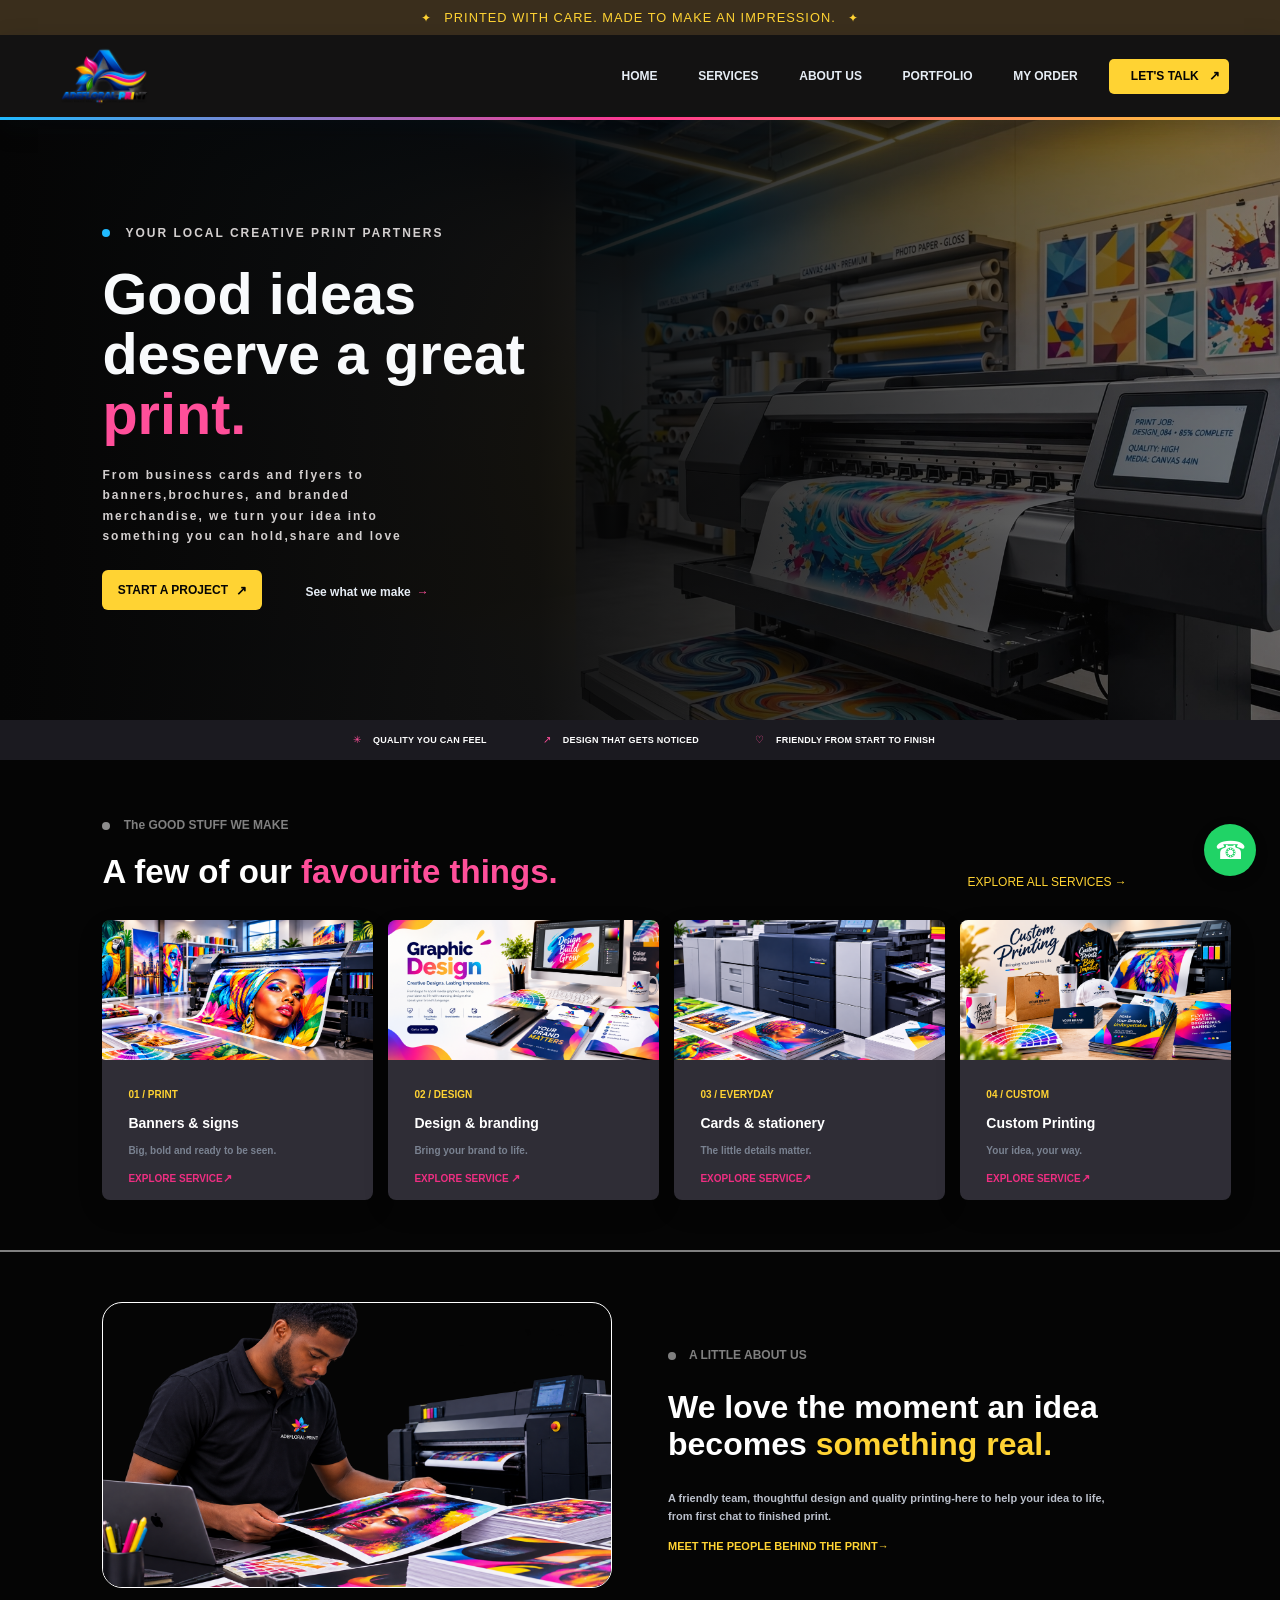
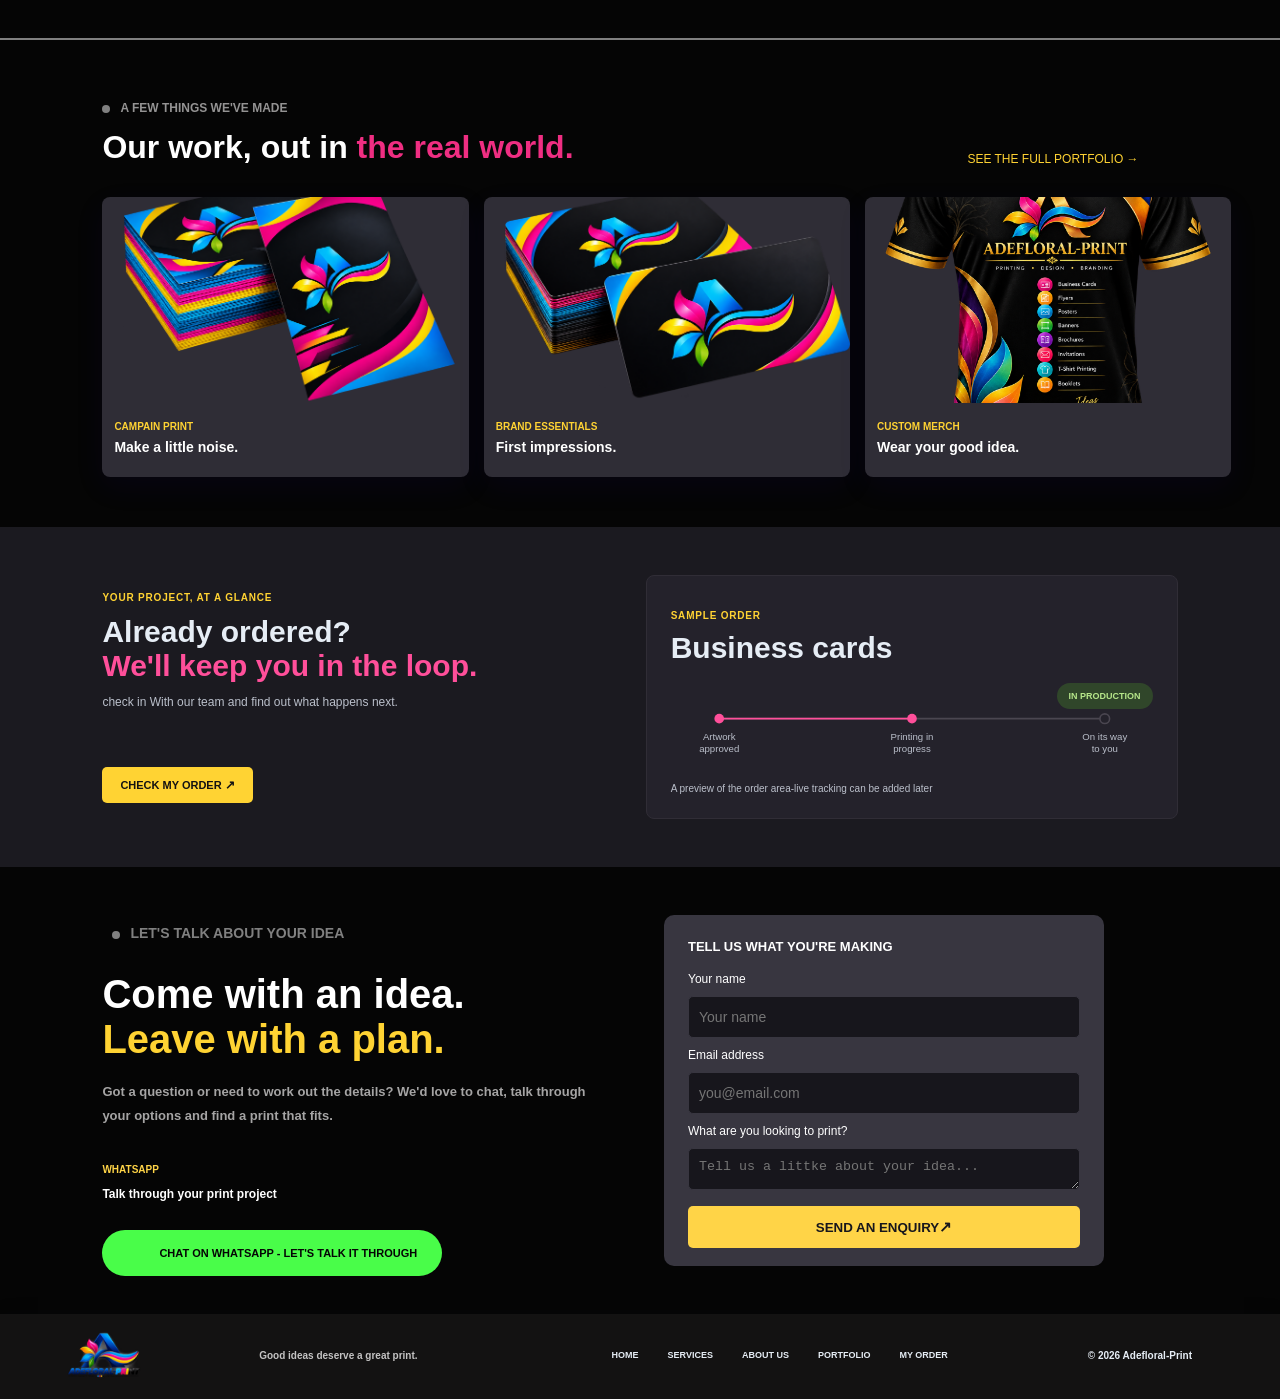
==== index.html @ 8f6f586f "Fix GitHub Pages folder structure" ====
<!DOCTYPE html>
<html lang="en">
<head>
    <meta charset="UTF-8">
    <meta name="viewport" content="width=device-width, initial-scale=1.0">
    <title>Adefloral-Print</title>
    <link rel="stylesheet" href="Style.css">
</head>
<body> 
    
    <div class="announcement-bar">

        <span aria-hidden="true">✦</span>
        PRINTED WITH CARE. MADE TO MAKE AN IMPRESSION.
        <span aria-hidden="true">✦</span>
    </div>

    <header class="header">
        <a class="brand" href="#" aria-label="Adefloral-Print home">
            <img src="../IMG/LOGO.png" alt="Adefloral-Print" class="logo">
        </a>

         <button class="menu-toggle" type="button" aria-label="Open navigation" aria-expanded="false" aria-controls="main-navigation">
            <span></span>
            <span></span>
            <span></span>
        </button> 

        <nav class="headernav" id="main-navigation">
            <ul class="nav__list">
                <li><a href="#hero" class="nav__link nav__link">HOME</a></li>
                <li><a href="#services" class="nav__link">SERVICES</a></li>
                <li><a href="#about" class="nav__link">ABOUT US</a></li>
                <li><a href="#portfolio" class="nav__link">PORTFOLIO</a></li>
               <li><a href="#my-order" class="nav__link">MY ORDER</a></li>
            </ul>
            <a href="#contact" class="nav__link nav__link--contact"> LET'S TALK </a>
        </nav>
 </header>

    <main class="container">

        <section class="hero" id="hero">

            <div class="hero-content">
                <p> YOUR LOCAL CREATIVE PRINT PARTNERS</p>
                <h1>
                    Good ideas deserve a great <span>print.</span>
                </h1>

                <p CLASS="hero-text">
                    From business cards and flyers to banners,brochures, and branded
                    merchandise, we turn your idea into something you can hold,share and love
                </p>
                 <div class="hero-buttons">
      <a href="ORDER.HTML" class="btn-primary"><span>START A PROJECT</span></a>
      <a href="#portfolio" class="btn-secondary"><span>See what we make</span></a>
    </div>

  </div>

        </section>


<section class="reassure" aria-label="Why choose us">
    <ul class="reassure-list">
        <li>
            <strong>Quality you can feel</strong>
        
        </li>
        <li>
            <strong>Design that gets noticed</strong>
            
        </li>
        <li>
            <strong>FRIENDLY FROM START TO FINISH </strong> 
        </li>

    </ul>
</section>

        <section class="services" id="services">

            <div class="service-heading">
                <p> The GOOD STUFF WE MAKE </p>

                <h2>A few of our <span> favourite things. </span> </h2>

            </div>

             <div class="link">
                <a href="SERVICES.HTML" class="service-heading-btn"> EXPLORE ALL SERVICES </a>
                </div>

            <div class="services-container">


                <div class="service-card">

           <div class="service-image">
                    <img src="../IMG/Vibrant Large-Format Print Studio.png" alt="Large-format Printing">
                    </div>

                    <div class="service-content">
                        <h3>01 / PRINT</h3>

                        <h2>Banners & signs</h2>
                        <p>
                           Big, bold and ready to be seen.
                        </p>
                        <a href="#" class="service-btn">EXPLORE SERVICE</a>

                    </div>
            </div>


            <div class="service-card">

                <div class="service-image">
                <img src="../IMG/Vibrant Graphic Design Workspace.png" alt="Graphic design workspace">
                </div>

                <div class="service-content">
                    <h3> 02 / DESIGN</h3>

                    <h2> Design & branding </h2>
                    <p>
                     Bring your brand to life.
                    </p>
                    <a href="#" class="service-btn"> EXPLORE SERVICE </a>
                    </div>
                </div>



                <div class="service-card">

                <div class="service-image">
                    <img src="../IMG/Vibrant Production Print Studio.png" alt="Production Colour Laser Printer">
                </div>


                 <div class="service-content">
                    <h3> 03 / EVERYDAY </h3>

                    <h2>Cards & stationery</h2>
                    <p>
                     The little details matter.
                    </p>
                    <a href="#" class="service-btn">EXOPLORE SERVICE</a>
                    </div>
                </div>



                 <div class="service-card">

                <div class="service-image">
                    <img src="../IMG/Custom Printing Studio Showcase (1).png" alt="Custom Printing">
                </div>


                 <div class="service-content">
                    <h3> 04 / CUSTOM </h3>
                    
                    <h2>Custom Printing</h2>
                    <p>
                       Your idea, your way.
                    </p>
                    <a href="#" class="service-btn"> EXPLORE SERVICE</a>
                    </div>
                </div>

            </div>
        </section>

       <section class="about" id="about">

           <img src="../IMG/Print Designer Inspecting Vibrant Proofs.png" alt="">

           <div class="about-content">
           <p> A LITTLE ABOUT US </p>

           <h2>We love the moment an idea becomes <span>something real.</span> </h2>

           <h3>A friendly team, thoughtful design and quality printing-here to help your idea to life, from first chat to finished print. </h3>
           <a href="ABOUT.HTML" class="about-btn">MEET THE PEOPLE BEHIND THE PRINT</a>
           </div>

        </section>

        <section class="portfolio" id="portfolio">

            <div class="portfolio-heading">
                <p>A FEW THINGS WE'VE MADE</p>
                <h2>Our work, out in <span>the real world.</span></h2>
                </div>

                   <div class="link">
                <a href="PORTFOLIO.HTML" class="portfolio-heading-btn"> SEE THE FULL PORTFOLIO </a>
                </div>

                <div class="portfolio-container">
                <div class="portfolio-card">
                    <img src="../IMG/FLIER.png" alt="">

                    <div class="portfolio-content">
                        <p>CAMPAIN PRINT</p>
                        <h3>Make a little noise.</h3>

                    </div>
                </div>

                <div class="portfolio-card">
                    <img src="../IMG/business card.png" alt="">

                    <div class="portfolio-content">
                        <p>BRAND ESSENTIALS</p>
                        <h3>First impressions.</h3>

                    </div>
                </div>

                <div class="portfolio-card">
                    <img src="../IMG/T-shirt.png" alt="">

                    <div class="portfolio-content">
                        <p>CUSTOM MERCH</p>
                        <h3>Wear your good idea.</h3>
                    </div>
                </div>  
                
                </div>
        </section>

        <section class="my-order" id="my-order">

             <div class="Order-heading">
                <p>YOUR PROJECT, AT A GLANCE
                <h2>Already ordered? <span>We'll keep you in the loop.</span>
                 <h3> check in With our team and find out what happens next.</h3>
                </div>

                   <div class="order-link" id="order-link">
                <a href="ORDER.HTML" class="Order-heading-btn"> CHECK MY ORDER </a>
                </div>

                <div class="order-card">
                    <div class="order-content">
                        <h3>SAMPLE ORDER</h3>
                        <h2>Business cards</h2>

                        <h3 class="h3">IN PRODUCTION</h3>

                        <img src="../IMG/order-progress.svg" alt="">

    <p>A preview of the order area-live tracking can be added later</p>
    
                    </div>
                </div>

        </section>

        <section class="contact" id="contact">
            <div class="contact-head">
                <p>LET'S TALK ABOUT YOUR IDEA</p>
                <h1>Come with an idea.
             <span>Leave with a plan.</span>
                </h1>

                <h2>Got a question or need to work out the details? We'd love to chat, talk through your options and find a print that fits. </h2>
                
            
                <h4>WHATSAPP</h4>
                <h3>
                Talk through your print project
                </h3>

                <div class="contact-link">
               <a href="https://wa.me/2347068648622" class="contact-heading-btn" target="_blank" rel="noopener noreferrer">CHAT ON WHATSAPP - LET'S TALK IT THROUGH</a>
               </div>

            </div>


            <form action="https://formspree.io/f/xzeevzrw" method="POST">

            <h3>TELL US WHAT YOU'RE MAKING</h3>

            <label for="name">Your name</label>
            <input type="text" id="name" name="name" placeholder="Your name" required>

            <label for="email">Email address</label>
            <input type="email" id="email" name="email" placeholder="you@email.com" required>

            <label for="message"> What are you looking to print? </label>
            <textarea id="message" name="message" placeholder="Tell us a littke about your idea..."></textarea>

                <button type="submit">SEND AN ENQUIRY</button>
        </form>

        </section>

 <a class="call-float" href="tel:+2349055245226" aria-label="Call +234 905 5245 226">
        <span aria-hidden="true"></span>
    </a>

    </main>

         <footer class="footer">
        <a class="brand" href="#" aria-label="Adefloral-Print home">
            <img src="../IMG/LOGO.png" alt="Adefloral-Print" class="footer-logo">
        </a>

         <button class="menu-toggle" type="button" aria-label="Open navigation" aria-expanded="false" aria-controls="main-navigation">
            <span></span>
            <span></span>
            <span></span>
        </button> 

          <h3>Good ideas deserve a great print.</h3>
          
        <nav class="headernav" id="main-navigation">
            <ul class="nav__list">
                <li><a href="#hero"  class="nav__link nav__link">HOME</a></li>
                <li><a href="#services"class="nav__link">SERVICES</a></li>
                <li><a href="#about"  class="nav__link">ABOUT US</a></li>
                <li><a href="#portfolio" class="nav__link">PORTFOLIO</a></li>
               <li><a href="#my-order" class="nav__link">MY ORDER</a></li>
            </ul>
        </nav>

        <p>&copy; 2026 Adefloral-Print</p>
    </footer>

</body>
</html>
---- Style.css ----
* {
    box-sizing: border-box;
}

body {
    min-width: 320px;
    margin: 0;
    background:black;
    font-family: Arial, sans-serif;
}
.announcement-bar{
    padding: 10px 16px;
    background: #3a2e1c;
    color: #ffd333;
    text-align: center;
    font-size: 0.8rem;
    letter-spacing: 0.08em;
}
.announcement-bar span {
    margin: 0 8px;
    font-size: 0.75rem;
}

.header {
    position: relative;
    display: flex;
    align-items: center;
    justify-content: space-between;
    gap: 28px;
    height: 85px;
    padding: 10px clamp(16px, 4vw, 64px);
    background-color: #131212;
    border-bottom: 3px solid transparent;
    border-image: linear-gradient(90deg, #20baff, #ff368f, #ffd333) 1;
    box-shadow: 0 8px 24px rgb(7 21 34 / 18%);
}

.brand {
    display: inline-flex;
    flex: 0 0 auto;
    align-items: center;
}

.menu-toggle {
    display: none;
    padding: 10px;
    border: 1px solid rgb(230 237 245 / 45%);
    border-radius: 6px;
    background: transparent;
    cursor: pointer;
}

.menu-toggle span {
    display: block;
    width: 24px;
    height: 2px;
    margin: 5px 0;
    background: #e6edf5;
}

.logo {
    display: block;
    width: 100px;
    height: 60px;
    padding-left: 5px;
    border-radius: 6px;
    object-fit: contain;
}

.headernav {
    display: flex;
    flex-direction: row;
    align-items: center;
    gap: clamp(8px, 1.5vw, 20px);
    margin-left: auto;
}

.nav__list {
    display: flex;
    align-items: center;
    justify-content: center;
    gap: clamp(10px, 1.3vw, 18px);
    margin: 0;
    padding: 0;
    list-style: none;
}

.nav__link--HOME {
    color: #ff4f9a;
    text-decoration: none;
}

.nav__link {
    position: relative;
    display: inline-block;
    padding: 12px;
    color: #e6edf5;
    font-size: 12px;
    font-weight: 600;
    text-decoration: none;
    transition: color 160ms ease, background-color 160ms ease;
}

.nav__link:not(.nav__link--contact)::after {
    position: absolute;
    right: 12px;
    bottom: 7px;
    left: 12px;
    height: 2px;
    background: #20baff;
    content: "";
    transform: scaleX(0);
    transform-origin: left;
    transition: transform 220ms ease;
}

.nav__link:not(.nav__link--contact):hover::after,
.nav__link:not(.nav__link--contact):focus-visible::after {
    transform: scaleX(1);
    transition-delay: 0.2s;
}

.nav__link:hover,
.nav__link:focus-visible {
    color: #4b46c0;
}

.nav__link--contact {
    display: inline-flex;
    align-items: center;
    gap: 10px;
    width: 120px;
    min-height: 35px;
    margin: 0;
    padding: 10px 22px;
    border-radius: 5px;
    background: #ffd333;
    color: #050505;
    font-size: 12px;
    font-weight: bold;
    text-decoration: none;
    white-space: nowrap;
    transition: color 180ms ease, background 180ms ease, box-shadow 180ms ease;
}

.nav__link--contact::after {
    content: "↗";
    font-size: 1.1em;
    line-height: 1;
}

.nav__link--contact:hover,
.nav__link--contact:focus-visible {
    background: linear-gradient(110deg, #20baff, #ff368f);
    color: #fff;
    box-shadow: 0 6px 20px rgb(255 54 143 / 35%);
}

.nav__link--contact:hover::after,
.nav__link--contact:focus-visible::after {
    transform: translateX(2px);
}

@media (max-width: 800px) {
    .header {
        flex-wrap: nowrap;
        gap: 8px;
        height: 60px;
        min-height: 0;
        padding: 6px 12px;
    }

    .logo {
        width: 48px;
        height: 42px;
        padding-left: 0;
    }

    .headernav {
        position: static;
        flex-wrap: nowrap;
        justify-content: flex-end;
        width: auto;
        margin: 0;
        transform: none;
    }

    .nav__list {
        flex-wrap: nowrap;
        gap: 0;
        transform: none;
    }

    .nav__link {
        padding: 8px 5px;
        font-size: 9px;
        white-space: nowrap;
    }

    .nav__link--contact {
        width: auto;
        min-width: 0;
        padding: 8px 9px;
        font-size: 10px;
        transform: none;
    }
}

@media (max-width: 560px) {
    .header {
        height: auto;
        min-height: 85px;
        flex-wrap: wrap;
        padding: 10px 16px;
    }

    .headernav {
        flex-wrap: wrap;
        justify-content: center;
        width: 100%;
    }

    .nav__list {
        flex-wrap: wrap;
        justify-content: center;
        width: 100%;
        gap: 2px;
    }
}

@media (prefers-reduced-motion: reduce) {
    .nav__link,
    .nav__link:not(.nav__link--contact)::after {
        transition: none;
    }
}

.container {
    display: flex;
    flex-direction: column;
    min-height: auto;
}

.hero {
    display: flex;
    align-items: center;
    justify-content: space-between;
    gap: 50px;
    height: 600px;
    min-height: 60px;
    padding: 70px 8%;
    background-color: #050505;
    background-image:
    linear-gradient(90deg, #050505 0%, rgb(5 5 5 / 94%) 42%, rgb(5 5 5 / 48%) 100%),
     url(../IMG/Hero.jpg);
    background-position: center, right center;
    background-size: cover;
}

.hero-content {
    max-width: 600px;
}

.hero-content p {
    color: rgb(211 207 207);
    font-size: 12px;
    font-weight: 700;
    letter-spacing: 2px;
}

.hero-content > p:first-child {
    margin: 0 0 24px;
}

.hero-content > p:first-child::before {
    display: inline-block;
    width: 8px;
    height: 8px;
    margin-right: 10px;
    border-radius: 50%;
    background: #20baff;
    content: "";
    vertical-align: middle;
}

.hero h1 {
    max-width: 480px;
    margin: 0 0 20px;
    color: #f8fafc;
    font-size: clamp(50px, 4.5vw, 58px);
    line-height: 1.05;
}

.hero h1 span {
    display: block;
    color: #ff4f9a;
}

.hero-text {
    max-width: 350px;
    margin: 0 0 24px;
    color: white;
    font-size: 10px;
    font-weight: bold;
    line-height: 1.7;
}

.hero-buttons {
    display: flex;
    flex-wrap: wrap;
    gap: 15px;
}

.hero-buttons a {
    padding: 15px 28px;
    border-radius: 6px;
    font-weight: 600;
    text-decoration: none;
}

.btn-primary {
    display: inline-flex;
    align-items: center;
    justify-content: center;
    gap: 8px;
    width: 160px;
    height: 40px;
    padding: 0 16px;
    background: #ffd333;
    color: #050505;
    font-size: 12px;
    font-weight: 700;
    white-space: nowrap;
}

.btn-primary span {
    color: #050505;
    font-size: inherit;
}

.btn-primary:hover {
    background: linear-gradient(110deg, #20baff, #ff368f);
    color: white;
    box-shadow: 0 6px 20px rgb(255 54 143 / 35%);
}

.btn-primary::after {
    content: "↗";
    font-size: 1.1em;
    line-height: 1;
}

.btn-secondary {
    width: 200px;
    color: #e6edf5;
    font-size: 12px;
}

.btn-secondary:hover {
    color: #e6edf5;
    box-shadow: 0 5px 18px rgba(180, 106, 215, 0.386);
}

.btn-secondary::after {
    padding-left: 6px;
    color: #ff4f9a;
    content: "→";
    font-size: 1em;
    line-height: 1;
}
@media (max-width: 600px) {
    .hero {
        flex-direction: column;
        height: auto;
        min-height: 0;
        padding: 50px 6%;
        text-align: center;
    }

    .hero-content {
        width: 100%;
    }

    .hero h1 {
        width: 100%;
        font-size: 40px;
    }

    .hero-buttons {
        flex-direction: column;
        flex-wrap: wrap;
        justify-content: center;
        align-items: center;
        width: 100%;
    }

    .hero-image {
        width: 100%;
    }
}

.reassure {
    padding: 15px 8%;
    background: #1b1a20;
}

.reassure-list {
    display: flex;
    align-items: center;
    justify-content: center;
    flex-wrap: wrap;
    gap: 18px clamp(20px, 4vw, 48px);
    max-width: 900px;
    margin: 0 auto;
    padding: 0;
    list-style: none;
}

.reassure-list li {
    display: flex;
    align-items: center;
    gap: 20px;
}

.reassure-list li::before {
    flex: 0 0 auto;
    color: #ff4f9a;
    content: "✳";
    font-size: 10px;
    line-height: 1;
    transform: translateX(8px);
}

.reassure-list li:nth-child(2)::before {
    content: "↗";
}

.reassure-list li:nth-child(3)::before {
    content: "♡";
}

.reassure-list strong {
    color: white;
    font-size: 9px;
    font-weight: 700;
    letter-spacing: 0.25px;
    text-transform: uppercase;
}

@media (max-width: 700px) {
    .reassure-list {
        align-items: flex-start;
        flex-direction: column;
        gap: 20px;
    }
}

.services {
    padding: 50px 8%;
    background-color:#050505;
}

.service-heading {
    max-width: 700px;
    line-height: 5px;
}

.service-heading p {
    display: inline-block;
    color: grey;
    font-size: 12px;
    font-family: Arial, Helvetica, sans-serif;
    font-weight: bold;
}

.service-heading > p::before {
    display: inline-block;
    width: 8px;
    height: 8px;
    margin-right: 10px;
    border-radius: 50%;
    background: rgb(142, 141, 141);
    content: "";
    vertical-align: middle;
}

.service-heading h2 {
    color: white;
    font-size: 33px;
}
.service-heading span{
    color:#ff4f9a;
}

.link{
     transform: translateX(800px)
     translateY(-30px);
}
.service-heading-btn{
    color: #ffd333;
    list-style: none;
    text-decoration: none;
    font-size: 12px;
    padding-left: 65px;
}
.service-heading-btn::after{
     color: #ffd333;
    content: "→";
    font-size: 1em;
    line-height: 1;
}
.service-heading-btn:hover{
    color: #ef2e82;
}

.services-container {
    display: grid;
    grid-template-columns: repeat(4, minmax(0, 1fr));
    gap: 15px;
    width: 105%;
    max-width: 1200px;
    margin: auto;
    height: 280px;
}

.service-card {
    min-width: 0;
    overflow: hidden;
    border-radius: 8px;
    background: #2f2d36;
    box-shadow: 0 10px 30px rgba(0, 0, 0, 0.08);
    transition: transform 0.3s ease;
}

.service-card:hover {
    transform: translateY(-8px);
}

.service-image {
    display: block;
    width: 100%;
    height: 140px;
    overflow: hidden;
}

.service-image img {
    display: block;
    width: 100%;
    height: 100%;
    object-fit: cover;
    object-position: center;
}

.service-content {
    padding: 26px;
    line-height: 18px;
}

.service-content h3 {
    margin: 0 0 10px;
    color: #ffd333;
    font-size: 10px;
    font-weight: bold;
}

.service-content h2 {
    margin: 0 0 10px;
    color: #fff;
    font-size: 14px;
    font-weight: bold;
}

.service-content p {
    margin-bottom: 20px;
    color: #7a8291;
    font-size: 10px;
    font-weight: bold;
    max-width: 100%;
}

.service-btn {
    display: inline-block;
    padding: -5px  -20px;
    transform: translateY(-12px);
    color: #ef2e82;
    text-decoration: none;
    font-size: 10px;
    font-weight: bold;
}

.service-btn:hover{
    color: #cd3677;
}
.service-btn::after {
    content: "↗";
    font-size: 1.1em;
    line-height: 1;
    color: #ef2e82;
}

@media (max-width: 1100px) {
    .services-container {
        grid-template-columns: repeat(2, minmax(0, 1fr));
    }
    .service-heading span{
        line-height: 40px;
    }
}

.about{
    display: grid;
    grid-template-columns: minmax(0, 1fr) minmax(0, 1fr);
    align-items: center;
    gap: clamp(24px, 5vw, 56px);
    padding: clamp(32px, 4vw, 50px) 8%;
    background: #050505;
    border-top: 2px solid grey;
    border-bottom: 2px solid grey;
}

.about img{
    width: 100%;
    height: auto;
    aspect-ratio: 16 / 9;
    object-fit: cover;
    border-radius: 20px;
    border: 1px solid white;
}
.about-content{
    color: white;
}
.about-content p{
    color: grey;
    font-size: 12px;
    font-weight: bold;
}
.about-content p::before{
    display: inline-block;
    width: 8px;
    height: 8px;
    margin-right: 10px;
    border-radius: 50%;
    background: grey;
    content: "";
    vertical-align: middle;
}
.about-content h2{
    color: white;
    font-size: 32px;
    width: 100%;
    max-width: 560px;
}
.about-content h2 span{
    color: #ffd333;
}
.about-content h3{
    color: #babfca;
    font-size:11px;
    width: 100%;
    max-width: 460px;
    line-height: 18px;
}
.about-btn{
    color: #ffd333;
    font-size: 11px;
    font-weight: bold;
    text-decoration: none;
    margin-bottom: 100px;
}
.about-btn::after{
     color: #ffd333;
    content: "→";
    font-size: 1em;
    line-height: 1;
}

@media (max-width: 700px) {
    .about {
       grid-template-columns: 1fr;
    }

    .about-content h2 {
       font-size: clamp(26px, 7vw, 32px);
    }
}

.portfolio{
    background-color: #050505;
    color: white;
    padding: clamp(32px, 4vw, 50px) 8%;
}
.portfolio-heading{
    line-height: 12px;
}
.portfolio-heading p{
    color: rgb(148, 147, 147);
    font-size: 12px;
    font-weight: bold;
}
.portfolio-heading p::before{
    display: inline-block;
    width: 8px;
    height: 8px;
    margin-right: 10px;
    border-radius: 50%;
    background: grey;
    content: "";
    vertical-align: middle;
}
.portfolio-heading h2{
    color: white;
    font-size: 32px;
}
.portfolio-heading span{
    color: #ef2e82;
}
.portfolio-heading-btn{
    color: #ffd333;
    list-style: none;
    text-decoration: none;
    font-size: 12px;
    padding-left: 65px;

}

.portfolio-heading-btn::after{
     color: #ffd333;
    content: "→";
    font-size: 1em;
    line-height: 1;
}
.portfolio-heading-btn:hover{
    color: #ef2e82;
}
.portfolio-container{
    display: grid;
    grid-template-columns: repeat(3, minmax(0, 1fr));
    gap: 15px;
    width: 105%;
    max-width: 1200px;
    margin: auto;
    height: 280px;
}
.portfolio-card{
    min-width: 0;
    overflow: hidden;
    border-radius: 8px;
    background: #2f2d36;
    box-shadow: 0 10px 30px rgba(33, 15, 168, 0.08);
    transition: transform 0.3s ease;
}
.portfolio-card:hover{
    transform: translateY(-8px);
}

.portfolio-card img{
    display: block;
    width: 100%;
    height: 80%;
    object-fit: cover;
    object-position: center;
    transform: translateY(-18px);
}
.portfolio-content{
    font-size: 10px;
    font-weight: bold;
    line-height: 7px;
    transform: translateX(12px)
    translateY(-8px);
}
.portfolio-content h3{
    font-size: 14px;
}
.portfolio-content p{
    color: #ffd333;
}

@media (max-width: 900px) {
    .portfolio-container {
        grid-template-columns: repeat(2, minmax(0, 1fr));
        width: 100%;
        height: auto;
    }

    .portfolio-card {
        min-height: 260px;
    }

    .portfolio-card img {
        height: 210px;
        transform: none;
    }
}

@media (max-width: 600px) {
    .portfolio-container {
        grid-template-columns: 1fr;
    }
    .portfolio-heading {
        line-height: 42px;
    }
}

.my-order {
    display: grid;
    grid-template-columns: minmax(0, 0.9fr) minmax(0, 1fr);
    align-items: center;
    gap: 12px 6%;
    padding: 48px 8%;
    color: #e6edf5;
    background: #1b1a20;
}

.Order-heading {
    grid-column: 1;
    grid-row: 1;
}

.Order-heading p,
.Order-heading h2,
.Order-heading h3 {
    margin: 0 0 12px;
}

.Order-heading p,
.order-content > h3:first-child {
    color: #ffd333;
    font-size: 10px;
    font-weight: 700;
    letter-spacing: 0.08em;
}

.Order-heading h2,
.order-content h2 {
    font-size: clamp(22px, 3vw, 30px);
}

.Order-heading h2 span {
    display: block;
    color: #ff4f9a;
}

.Order-heading h3 {
    color: #babfca;
    font-size: 12px;
    font-weight: 400;
}

.order-link {
    grid-column: 1;
    grid-row: 2;
}

.Order-heading-btn {
    display: inline-block;
    padding: 12px 18px;
    border-radius: 5px;
    color: #131212;
    background: #ffd333;
    font-size: 11px;
    font-weight: 700;
    text-decoration: none;
}
.Order-heading-btn::after{
    content: "↗";
    font-size: 1.1em;
    line-height: 1;
}
.Order-heading-btn:hover,
.Order-heading-btn:focus-visible {
    background: linear-gradient(110deg, #20baff, #ff368f);
    color: #fff;
    box-shadow: 0 6px 20px rgb(255 54 143 / 35%);
}

.order-card {
    grid-column: 2;
    grid-row: 1 / span 2;
    padding: 24px;
    border: 1px solid #302d36;
    border-radius: 8px;
    background: #24222b;
}

.order-content h2 {
    margin: 8px 0 18px;
}

.order-content .h3 {
    float: right;
    margin: 0;
    padding: 8px 12px;
    border-radius: 20px;
    color: #b6e68a;
    background: #30462a;
    font-size: 9px;
}

.order-progress-image {
    display: block;
    width: 100%;
    height: auto;
}

.order-content > p {
    margin: 12px 0 0;
    color: #babfca;
    font-size: 10px;
}

@media (max-width: 700px) {
    .my-order {
        grid-template-columns: 1fr;
    }

    .Order-heading,
    .order-link,
    .order-card {
        grid-column: 1;
        grid-row: auto;
    }
}
.contact{
    display: grid;
    grid-template-columns: minmax(0, 1fr) minmax(0, 1fr);
    align-items: start;
    column-gap: 48px;
    background-color: #050505;
    padding: 48px 8%;
}
.contact-head{
    min-width: 0;
    line-height: 8px;
}
.contact-head p{
    font-size: 14px;
    font-weight: bold;
    color: grey;
    padding-left: 10px;
}
.contact-head p::before{
    display: inline-block;
    width: 8px;
    height: 8px;
    margin-right: 10px;
    border-radius: 50%;
    background: grey;
    content: "";
    vertical-align: middle;
}
.contact-head h1{
    color: #ffffff;
    font-size: 40px;
    width: 100%;
    max-width: 380px;
    line-height: 45px;
}
.contact-head h1 span{
    color: #ffd333;
}
.contact-head h2{
    color: rgb(165, 164, 164);
    line-height: 24px;
    font-size: 13px;
    font-weight: bold;
    width: 100%;
    max-width: 520px;
    transform: translateY(-15px);
}
.contact-head h4{
    color: #ffd447;
    font-size: 10px;
    transform: translateY(10px);
}
.contact-head h3{
    color: white;
    width: 240px;
    font-size: 12px;
    padding-top: 12px;
}
.contact-link{
    font-size: 11px;
    font-weight: bold;
    transform: translateY(20px);
}
.contact-heading-btn{
    display: inline-flex;
    flex-direction: row;
    align-items: center;
    gap: 8px;
    color: #050505;
    background: rgb(73, 253, 73);
    list-style: none;
    text-decoration: none;
    border-radius: 60px;
    padding: 11px 25px;
}
.contact-heading-btn::before{
    flex: 0 0 24px;
    width: 24px;
    height: 24px;
    background: url("design/whatsapp.svg") center / contain no-repeat;
    content: "";
}
.contact-heading-btn:hover,
.contact-heading-btn:focus-visible{
    background: linear-gradient(110deg, #1e1ede, #ff5da6);
    color: #fff;
}
.contact form{
    display: flex;
    flex-direction: column;
    gap: 10px;
    box-sizing: border-box;
    width: 100%;
    max-width: 440px;
    min-width: 0;
    line-height: normal;
    background-color: #383640;
    border-radius: 10px;
    padding: 24px;
}
.contact form h3{
    color: white;
    font-size: 13px;
    margin: 0 0 8px;
}
.contact form label{
    color: white;
    font-size: 12px;
}
.contact form input{
    width: 100%;
    height: 42px;
    background-color: #17161c;
    color: #ffffff;
    border: 1px solid #383640;
    border-radius: 5px;
    padding: 10px;
    font-size: 14px;
    box-sizing: border-box;
}
input:focus {
    border-color: #ff3d91;
    outline: none;
}
.contact form textarea{
    width: 100%;
    height: 42px;
    background-color: #17161c;
    color: white;
    border: 1px solid #383640;
    border-radius: 5px;
    padding: 10px;
    box-sizing: border-box;
    resize: vertical;
}

.contact form button{
    width: 100%;
    height: 42px;
    background-color: #ffd447;
    color: #17161c;
    border: none;
    border-radius: 5px;
    cursor: pointer;
    font-weight: bold;
    transform: translateY(6px);
}
.contact form button::after{
     content: "↗";
    font-size: 1.1em;
    line-height: 1;
}
.contact form button:hover,
.contact form button:focus-visible{
    background:linear-gradient(110deg, #20baff, #ff368f);    
    color: white;
    transform: translateY(-4px);
}

.call-float{
    position: fixed;
    right: 24px;
    bottom: 24px;
    z-index: 1000;
    display: grid;
    width: 52px;
    height: 52px;
    place-items: center;
    border-radius: 50%;
    background: #20d366;
    text-decoration: none;
    list-style: none;
    box-shadow: 0 4px 12px rgb(0 0 0 / 30%);
}

.call-float span{
    display: grid;
    width: 30px;
    height: 30px;
    place-items: center;
}

.call-float span::before{
    color: #fff;
    content: "☎";
    font-size: 25px;
    line-height: 30px;
}

.call-float:hover,
.call-float:focus-visible{
    background: #0c5628;
    transform: translateY(-3px);
}

.call-float:focus-visible{
    outline: 3px solid #fff;
    outline-offset: 3px;
}
@media (max-width: 800px) {
    .contact{
        grid-template-columns: minmax(0, 1fr);
        row-gap: 40px;
    }
}
.footer {
    position: relative;
    display: flex;
    align-items: center;
    justify-content: space-between;
    gap: 28px;
    height: 85px;
    padding: 10px 88px 10px clamp(16px, 4vw, 64px);
    background-color: #131212;
    border-bottom: 3px solid transparent;
    box-shadow: 0 8px 24px rgb(7 21 34 / 18%);
}

.brand {
    display: inline-flex;
    flex: 0 0 auto;
    align-items: center;
}

.footer .menu-toggle {
    display: none;
    padding: 10px;
    border: 1px solid rgb(230 237 245 / 45%);
    border-radius: 6px;
    background: transparent;
    cursor: pointer;
}

.footer .menu-toggle span {
    display: block;
    width: 24px;
    height: 2px;
    margin: 5px 0;
    background: #e6edf5;
}

.footer-logo {
    display: block;
    width: 90px;
    height: 50px;
    padding-left: 15px;
    border-radius: 6px;
    object-fit: contain;
}
.footer h3{
    color: rgb(196, 195, 195);
    font-size: 10px;
    padding-left: 90px;
}
.footer .headernav {
    display: flex;
    flex-direction: row;
    align-items: center;
    gap: clamp(8px, 1.5vw, 20px);
    margin-left: auto;
}

.footer .nav__list {
    display: flex;
    align-items: center;
    justify-content: center;
    gap: clamp(5px, 1.3vw, 18px);
    margin: 0;
    padding-right: 100px;
    list-style: none;
    gap: 5px;
}

.footer .nav__link--HOME {
    color: #ff4f9a;
    text-decoration: none;
}

.footer .nav__link {
    position: relative;
    display: inline-block;
    padding: 12px;
    color: #e6edf5;
    font-size: 9px;
    font-weight: 600;
    text-decoration: none;
    transition: color 160ms ease, background-color 160ms ease;
}
.footer .nav__link::after {
    position: absolute;
    right: 12px;
    bottom: 7px;
    left: 12px;
    height: 2px;
    background: #20baff;
    content: "";
    transform: scaleX(0);
    transform-origin: left;
    transition: transform 220ms ease;
}
.footer p{
    color: #e6edf5;
    font-size: 10px;
    font-weight: bold;
}

@media (max-width: 800px) {
    .footer {
        height: auto;
        min-height: 85px;
        flex-direction: column;
        justify-content: center;
        gap: 12px;
        padding: 24px 16px;
        text-align: center;
    }

    .footer-logo {
        padding-left: 0;
    }

    .footer h3 {
        margin: 0;
        padding-left: 0;
        font-size: 12px;
    }

    .footer .headernav {
        width: 100%;
        justify-content: center;
        margin-left: 0;
    }

    .footer .nav__list {
        flex-direction: row;
        flex-wrap: wrap;
        width: 100%;
        gap: 4px 8px;
        padding: 0;
    }

    .footer .nav__link {
        padding: 8px;
        font-size: 11px;
    }

    .footer p {
        margin: 0;
    }
}

/* 
.nav__link:not(.nav__link--contact):hover::after,
.nav__link:not(.nav__link--contact):focus-visible::after {
    transform: scaleX(1);
    transition-delay: 0.2s;
} 

.nav__link:hover,
.nav__link:focus-visible {
    color: #4b46c0;
    transform: scaleX(1);
    transition-delay: 0.2s;
}
.nav__link::after {
    position: absolute;
    right: 12px;
    bottom: 7px;
    left: 12px;
    height: 2px;
    background: #20baff;
    content: "";
    transform: scaleX(0);
    transform-origin: left;
    transition: transform 220ms ease;
}  
   content: "↗";
    font-size: 1.1em;
    line-height: 1;
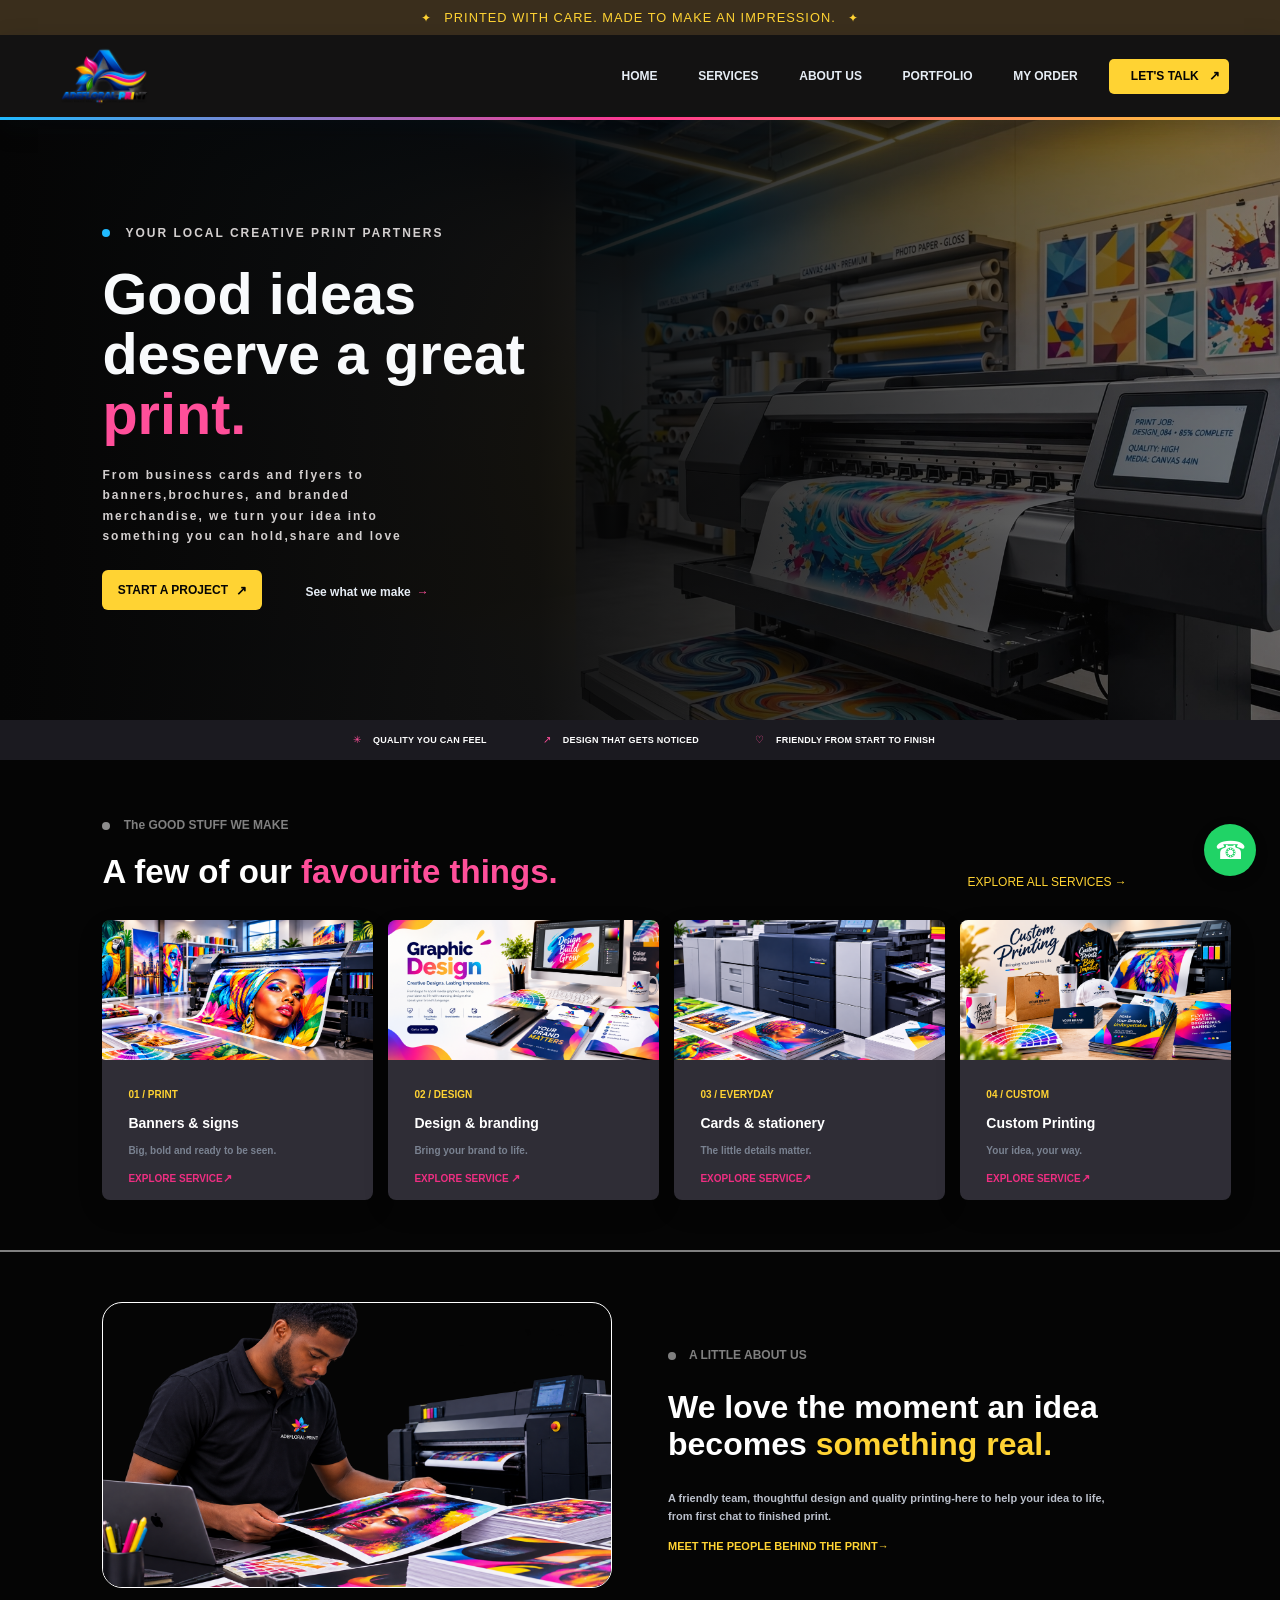
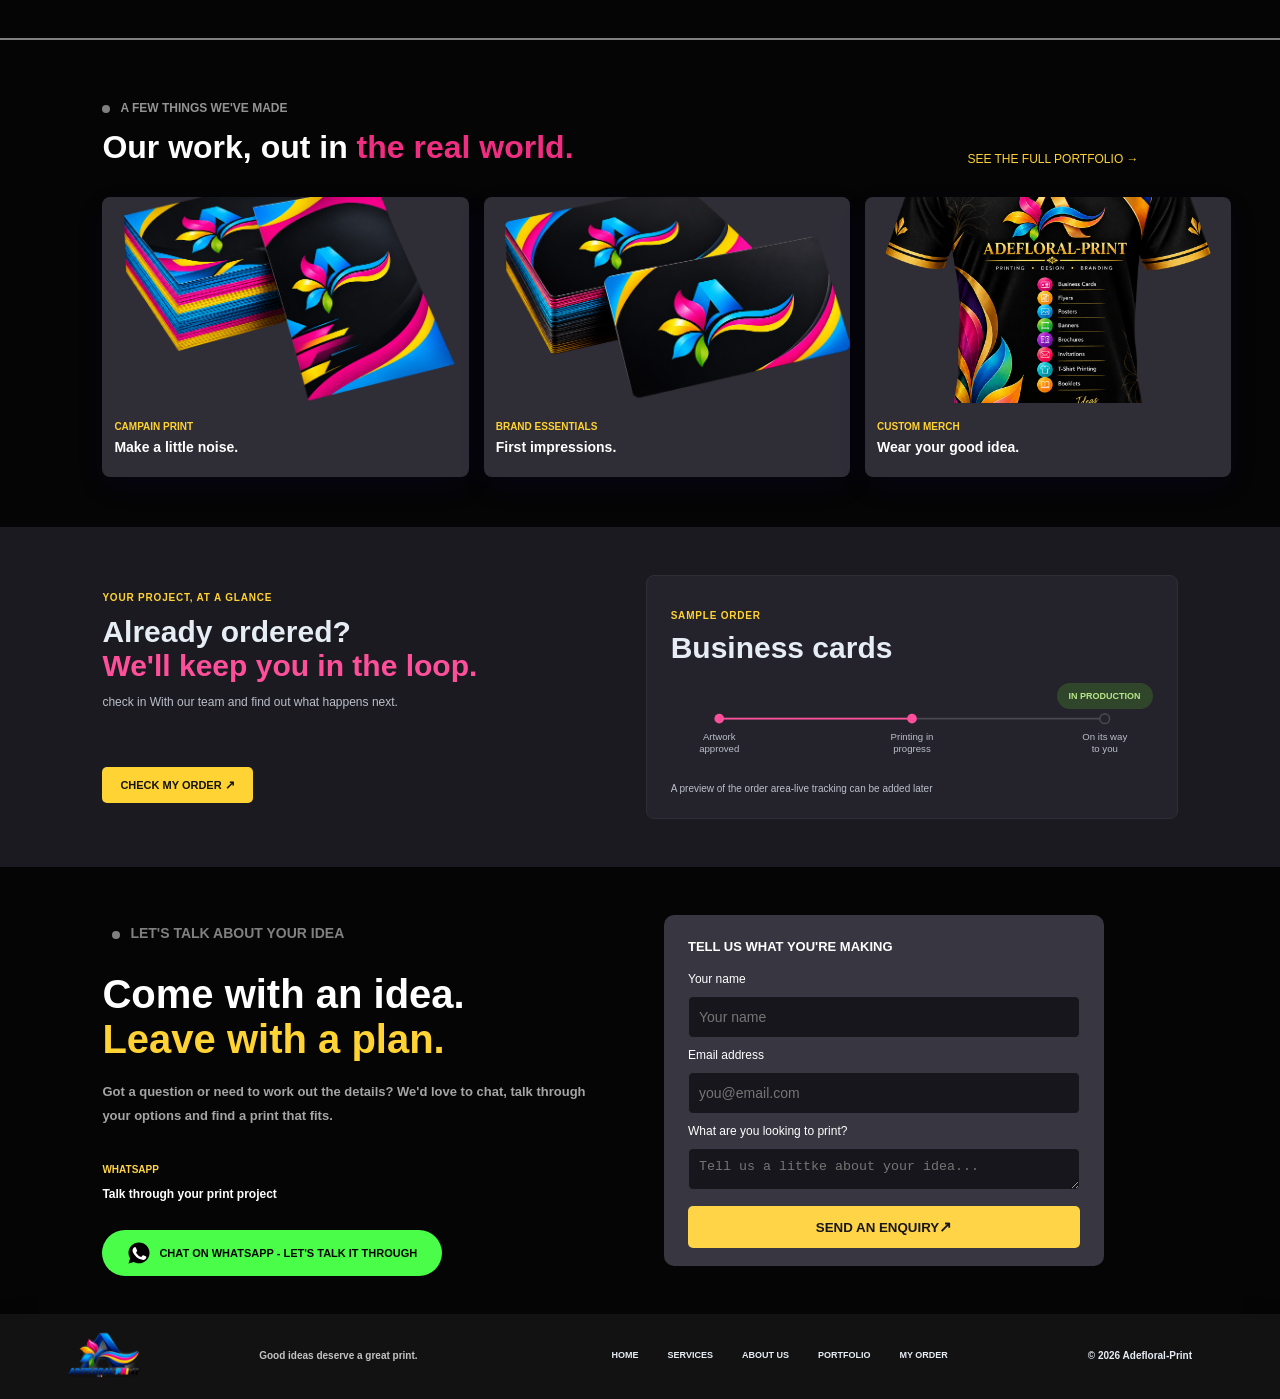
==== commit 8780a0a2: "Fix GitHub Pages folder structure" ====
--- a/index.html
+++ b/index.html
@@ -17,7 +17,7 @@
 
     <header class="header">
         <a class="brand" href="#" aria-label="Adefloral-Print home">
-            <img src="../IMG/LOGO.png" alt="Adefloral-Print" class="logo">
+            <img src="IMG/LOGO.png" alt="Adefloral-Print" class="logo">
         </a>
 
          <button class="menu-toggle" type="button" aria-label="Open navigation" aria-expanded="false" aria-controls="main-navigation">
@@ -98,7 +98,7 @@
                 <div class="service-card">
 
            <div class="service-image">
-                    <img src="../IMG/Vibrant Large-Format Print Studio.png" alt="Large-format Printing">
+                    <img src="IMG/Vibrant Large-Format Print Studio.png" alt="Large-format Printing">
                     </div>
 
                     <div class="service-content">
@@ -117,7 +117,7 @@
             <div class="service-card">
 
                 <div class="service-image">
-                <img src="../IMG/Vibrant Graphic Design Workspace.png" alt="Graphic design workspace">
+                <img src="IMG/Vibrant Graphic Design Workspace.png" alt="Graphic design workspace">
                 </div>
 
                 <div class="service-content">
@@ -136,7 +136,7 @@
                 <div class="service-card">
 
                 <div class="service-image">
-                    <img src="../IMG/Vibrant Production Print Studio.png" alt="Production Colour Laser Printer">
+                    <img src="IMG/Vibrant Production Print Studio.png" alt="Production Colour Laser Printer">
                 </div>
 
 
@@ -156,7 +156,7 @@
                  <div class="service-card">
 
                 <div class="service-image">
-                    <img src="../IMG/Custom Printing Studio Showcase (1).png" alt="Custom Printing">
+                    <img src="IMG/Custom Printing Studio Showcase (1).png" alt="Custom Printing">
                 </div>
 
 
@@ -176,7 +176,7 @@
 
        <section class="about" id="about">
 
-           <img src="../IMG/Print Designer Inspecting Vibrant Proofs.png" alt="">
+           <img src="IMG/Print Designer Inspecting Vibrant Proofs.png" alt="">
 
            <div class="about-content">
            <p> A LITTLE ABOUT US </p>
@@ -202,7 +202,7 @@
 
                 <div class="portfolio-container">
                 <div class="portfolio-card">
-                    <img src="../IMG/FLIER.png" alt="">
+                    <img src="IMG/FLIER.png" alt="">
 
                     <div class="portfolio-content">
                         <p>CAMPAIN PRINT</p>
@@ -212,7 +212,7 @@
                 </div>
 
                 <div class="portfolio-card">
-                    <img src="../IMG/business card.png" alt="">
+                    <img src="IMG/business card.png" alt="">
 
                     <div class="portfolio-content">
                         <p>BRAND ESSENTIALS</p>
@@ -222,7 +222,7 @@
                 </div>
 
                 <div class="portfolio-card">
-                    <img src="../IMG/T-shirt.png" alt="">
+                    <img src="IMG/T-shirt.png" alt="">
 
                     <div class="portfolio-content">
                         <p>CUSTOM MERCH</p>
@@ -252,7 +252,7 @@
 
                         <h3 class="h3">IN PRODUCTION</h3>
 
-                        <img src="../IMG/order-progress.svg" alt="">
+                        <img src="IMG/order-progress.svg" alt="">
 
     <p>A preview of the order area-live tracking can be added later</p>
     
@@ -309,7 +309,7 @@
 
          <footer class="footer">
         <a class="brand" href="#" aria-label="Adefloral-Print home">
-            <img src="../IMG/LOGO.png" alt="Adefloral-Print" class="footer-logo">
+            <img src="IMG/LOGO.png" alt="Adefloral-Print" class="footer-logo">
         </a>
 
          <button class="menu-toggle" type="button" aria-label="Open navigation" aria-expanded="false" aria-controls="main-navigation">
--- a/Style.css
+++ b/Style.css
@@ -252,7 +252,7 @@
     background-color: #050505;
     background-image:
     linear-gradient(90deg, #050505 0%, rgb(5 5 5 / 94%) 42%, rgb(5 5 5 / 48%) 100%),
-     url(../IMG/Hero.jpg);
+     url(IMG/Hero.jpg);
     background-position: center, right center;
     background-size: cover;
 }
@@ -999,7 +999,7 @@
     flex: 0 0 24px;
     width: 24px;
     height: 24px;
-    background: url("design/whatsapp.svg") center / contain no-repeat;
+    background: url("WEBPAGE/whatsapp.svg") center / contain no-repeat;
     content: "";
 }
 .contact-heading-btn:hover,
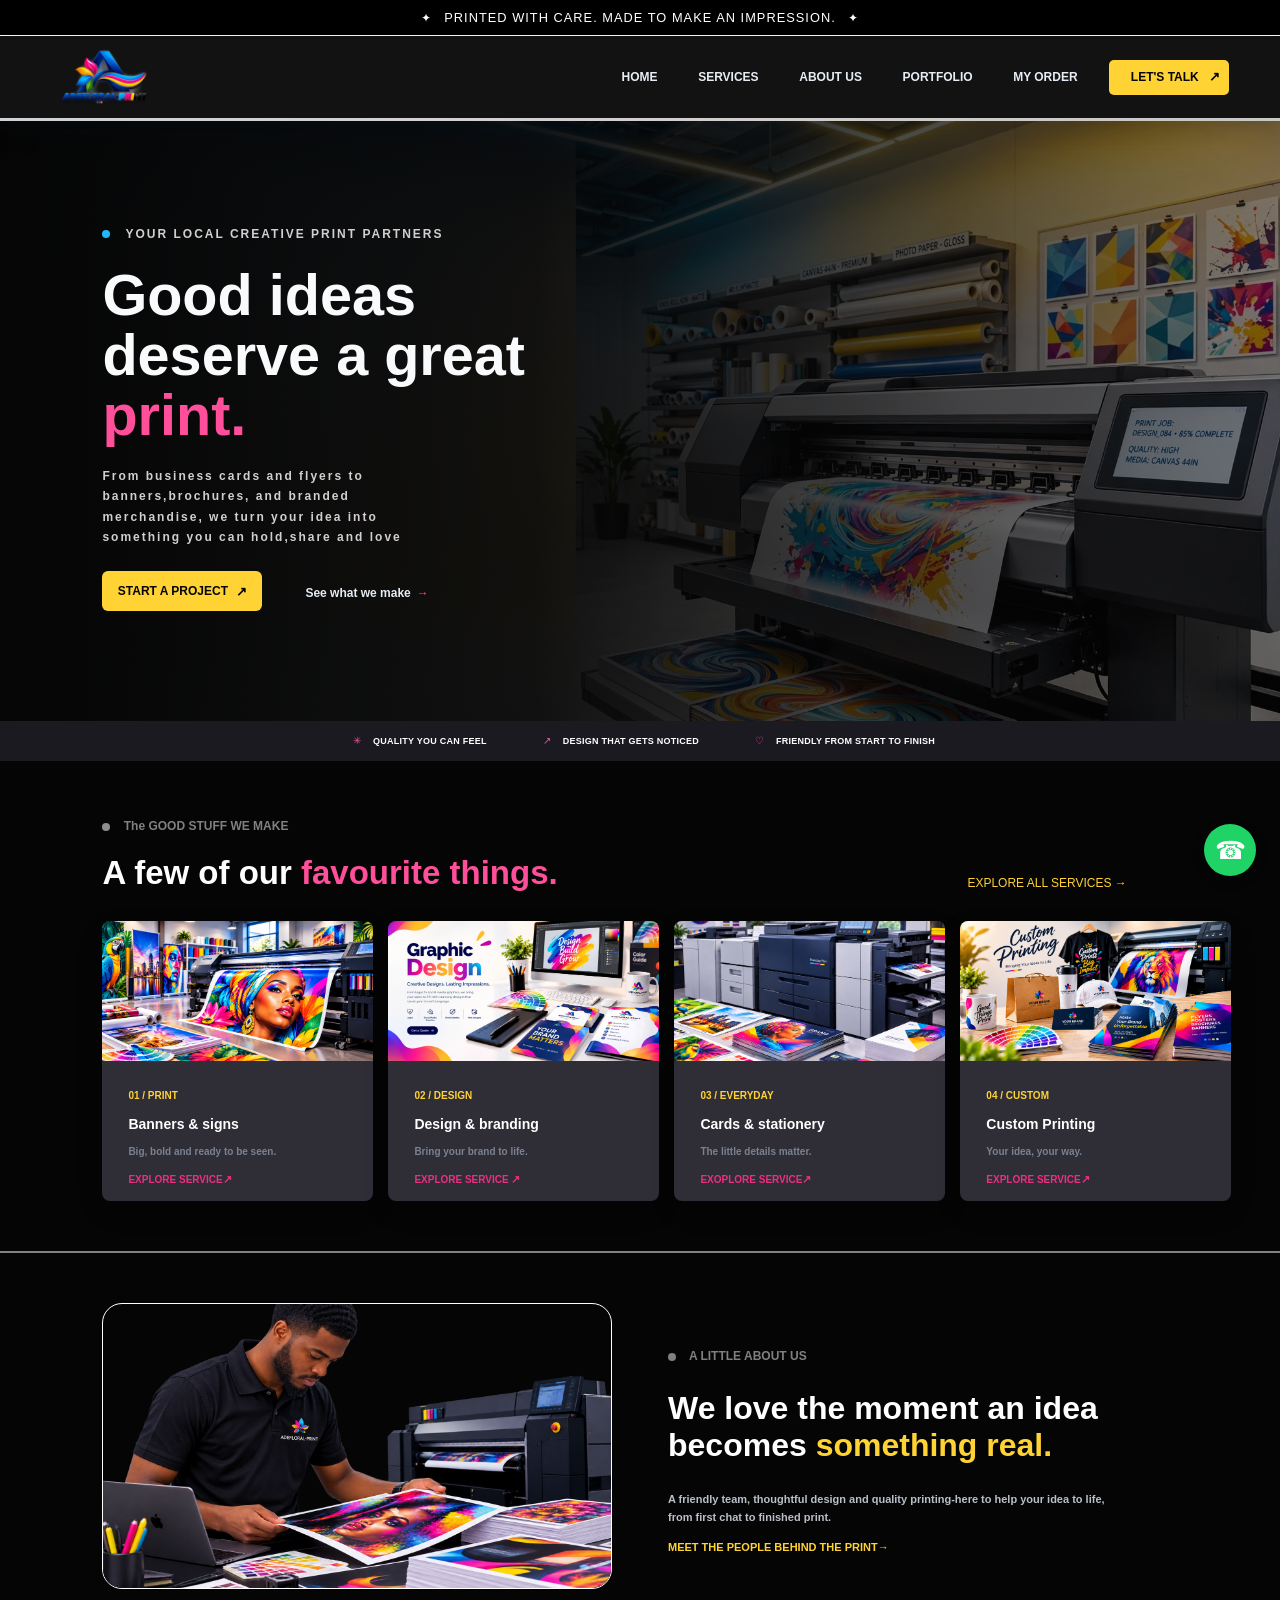
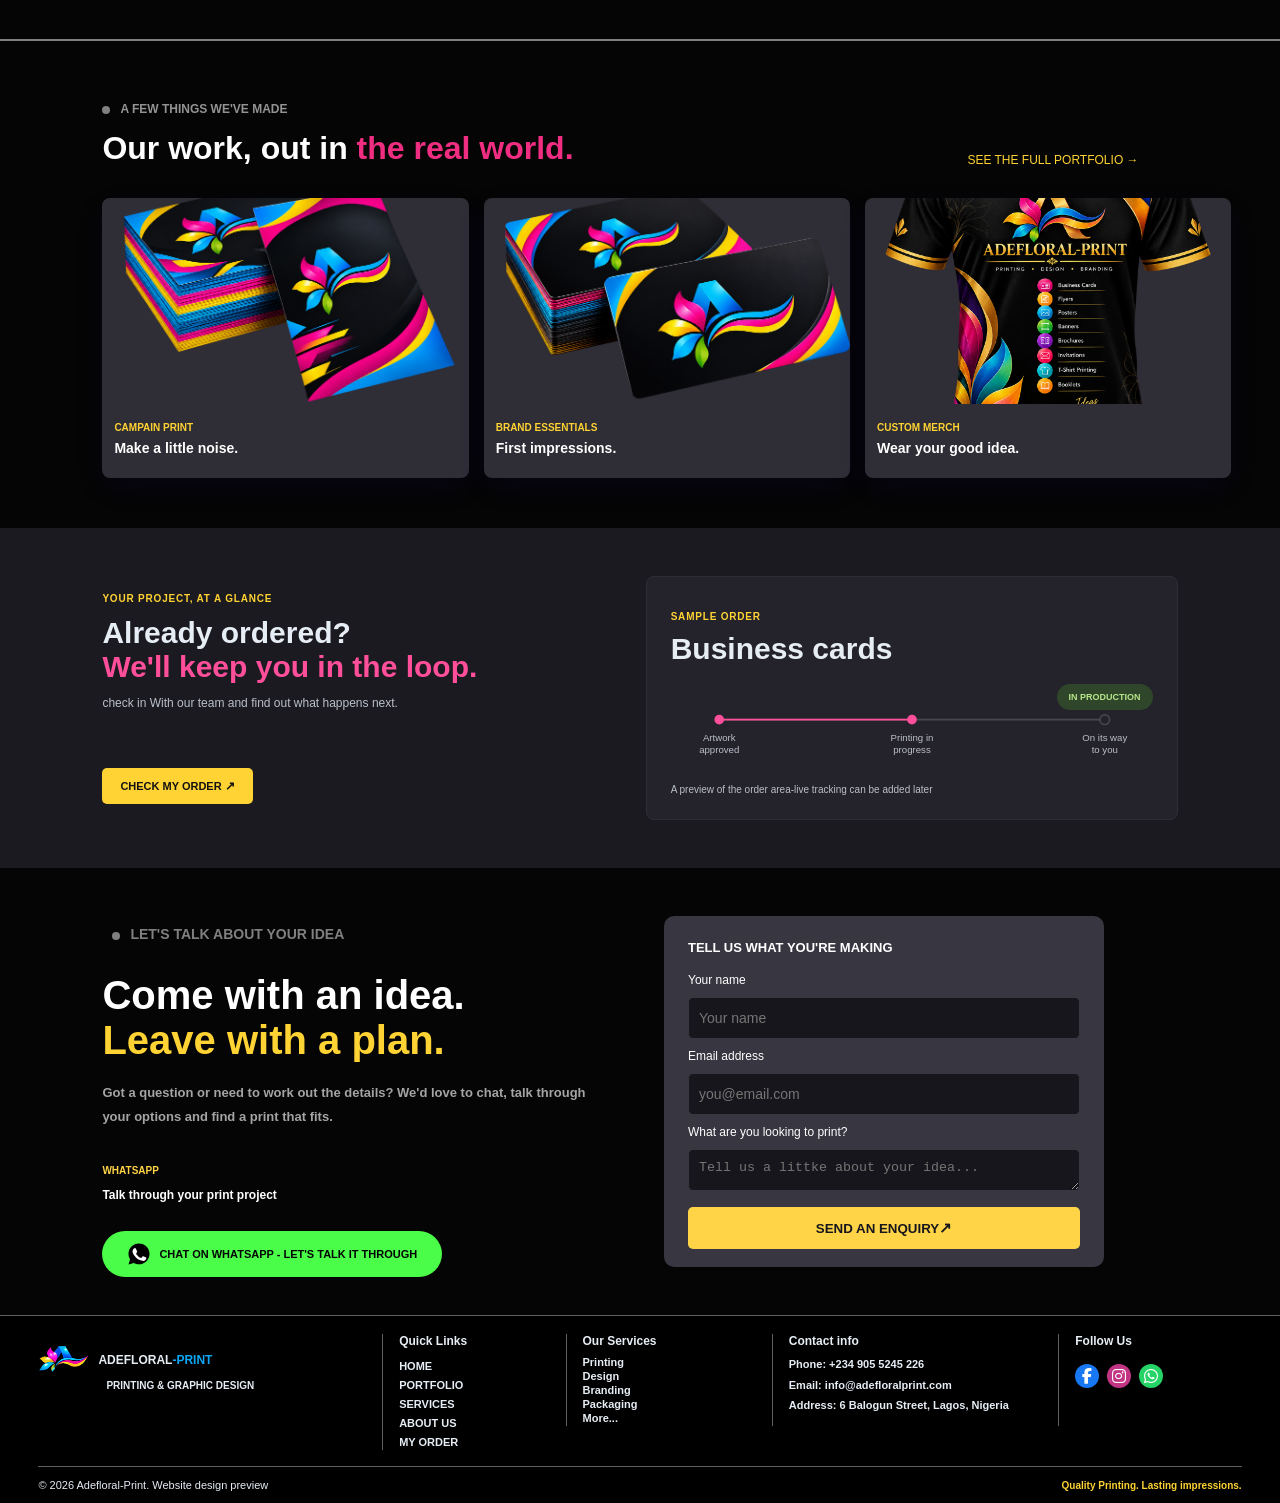
==== commit 79198b3a: "Initial project upload chnages" ====
--- a/index.html
+++ b/index.html
@@ -4,7 +4,9 @@
     <meta charset="UTF-8">
     <meta name="viewport" content="width=device-width, initial-scale=1.0">
     <title>Adefloral-Print</title>
+    <link rel="stylesheet" href="https://cdnjs.cloudflare.com/ajax/libs/font-awesome/6.7.2/css/all.min.css">
     <link rel="stylesheet" href="Style.css">
+    <link rel="stylesheet" href="Footer.css">
 </head>
 <body> 
     
@@ -29,10 +31,10 @@
         <nav class="headernav" id="main-navigation">
             <ul class="nav__list">
                 <li><a href="#hero" class="nav__link nav__link">HOME</a></li>
-                <li><a href="#services" class="nav__link">SERVICES</a></li>
-                <li><a href="#about" class="nav__link">ABOUT US</a></li>
-                <li><a href="#portfolio" class="nav__link">PORTFOLIO</a></li>
-               <li><a href="#my-order" class="nav__link">MY ORDER</a></li>
+                <li><a href="SERVICES.HTML" class="nav__link">SERVICES</a></li>
+                <li><a href="ABOUT.HTML" class="nav__link">ABOUT US</a></li>
+                <li><a href="PORTFOLIO.HTML" class="nav__link">PORTFOLIO</a></li>
+               <li><a href="ORDER.HTML" class="nav__link">MY ORDER</a></li>
             </ul>
             <a href="#contact" class="nav__link nav__link--contact"> LET'S TALK </a>
         </nav>
@@ -307,30 +309,60 @@
 
     </main>
 
-         <footer class="footer">
-        <a class="brand" href="#" aria-label="Adefloral-Print home">
-            <img src="IMG/LOGO.png" alt="Adefloral-Print" class="footer-logo">
-        </a>
-
-         <button class="menu-toggle" type="button" aria-label="Open navigation" aria-expanded="false" aria-controls="main-navigation">
-            <span></span>
-            <span></span>
-            <span></span>
-        </button> 
-
-          <h3>Good ideas deserve a great print.</h3>
-          
-        <nav class="headernav" id="main-navigation">
-            <ul class="nav__list">
-                <li><a href="#hero"  class="nav__link nav__link">HOME</a></li>
-                <li><a href="#services"class="nav__link">SERVICES</a></li>
-                <li><a href="#about"  class="nav__link">ABOUT US</a></li>
-                <li><a href="#portfolio" class="nav__link">PORTFOLIO</a></li>
-               <li><a href="#my-order" class="nav__link">MY ORDER</a></li>
-            </ul>
+    <footer class="site-footer">
+      <div class="footer-main">
+        <div class="footer-branding">
+          <a class="footer-brand" href="index.html">
+            <img src="adefloral-symbol-only.png" alt="" class="footer-logo" />
+            <span class="footer-brand-copy">ADEFLORAL<span>-PRINT</span></span>
+          </a>
+          <p class="footer-tagline">PRINTING &amp; GRAPHIC DESIGN</p>
+        </div>
+
+        <nav class="footer-nav" aria-label="Footer navigation">
+          <h3>Quick Links</h3>
+          <ul class="footer-nav__list">
+            <li><a href="index.html" class="nav__link">HOME</a></li>
+            <li><a href="PORTFOLIO.HTML" class="nav__link">PORTFOLIO</a></li>
+            <li><a href="SERVICES.HTML" class="nav__link">SERVICES</a></li>
+            <li><a href="ABOUT.HTML" class="nav__link">ABOUT US</a></li>
+            <li><a href="ORDER.HTML" class="nav__link">MY ORDER</a></li>
+          </ul>
         </nav>
 
-        <p>&copy; 2026 Adefloral-Print</p>
+        <div class="footer-services">
+          <h3>Our Services</h3>
+          <ul class="footer-services__list">
+            <li>Printing</li>
+            <li>Design</li>
+            <li>Branding</li>
+            <li>Packaging</li>
+            <li>More...</li>
+          </ul>
+        </div>
+
+        <div class="footer-contact">
+          <h3>Contact info</h3>
+          <p>Phone: <a href="tel:+2349055245226">+234 905 5245 226</a></p>
+          <p>Email: <a href="mailto:info@adefloralprint.com">info@adefloralprint.com</a></p>
+          <p>
+            Address:
+            <a href="https://www.google.com/maps/search/?api=1&amp;query=6%20Balogun%20Street%2C%20Lagos%2C%20Nigeria" target="_blank" rel="noopener noreferrer">6 Balogun Street, Lagos, Nigeria</a>
+          </p>
+        </div>
+
+        <div class="footer-socials">
+          <h3>Follow Us</h3>
+          <a class="footer-socials__link footer-socials__link--facebook" href="https://www.facebook.com/Adefloral%20Adeprint" aria-label="Facebook" target="_blank" rel="noopener noreferrer"><i class="fa-brands fa-facebook-f" aria-hidden="true"></i></a>
+          <a class="footer-socials__link footer-socials__link--instagram" href="https://www.instagram.com/onifadekafayatmotunrayo/" aria-label="Instagram" target="_blank" rel="noopener noreferrer"><i class="fa-brands fa-instagram" aria-hidden="true"></i></a>
+          <a class="footer-socials__link footer-socials__link--whatsapp" href="https://wa.me/2347068648622" aria-label="WhatsApp" target="_blank" rel="noopener noreferrer"><i class="fa-brands fa-whatsapp" aria-hidden="true"></i></a>
+        </div>
+      </div>
+
+      <div class="footer-bottom">
+        <p class="footer-copyright">&copy; 2026 Adefloral-Print. Website design preview</p>
+        <h3>Quality Printing. Lasting impressions.</h3>
+      </div>
     </footer>
 
 </body>
--- a/Style.css
+++ b/Style.css
@@ -10,11 +10,12 @@
 }
 .announcement-bar{
     padding: 10px 16px;
-    background: #3a2e1c;
-    color: #ffd333;
+    background: #000;
+    color: white;
     text-align: center;
     font-size: 0.8rem;
     letter-spacing: 0.08em;
+    border-bottom: 1px solid white;
 }
 .announcement-bar span {
     margin: 0 8px;
@@ -31,7 +32,7 @@
     padding: 10px clamp(16px, 4vw, 64px);
     background-color: #131212;
     border-bottom: 3px solid transparent;
-    border-image: linear-gradient(90deg, #20baff, #ff368f, #ffd333) 1;
+    border-image: linear-gradient(90deg, #d0d2d3, #d2cecf, #c7c7c3) 1;
     box-shadow: 0 8px 24px rgb(7 21 34 / 18%);
 }
 
@@ -601,7 +602,16 @@
 @media (max-width: 1100px) {
     .services-container {
         grid-template-columns: repeat(2, minmax(0, 1fr));
-    }
+        width: 100%;
+        height: auto;
+    }
+
+    .services .link,
+    .portfolio .link {
+        margin: 12px 0 20px;
+        transform: none;
+    }
+
     .service-heading span{
         line-height: 40px;
     }
@@ -793,11 +803,45 @@
 }
 
 @media (max-width: 600px) {
+    .service-heading {
+        line-height: normal;
+    }
+
+    .service-heading h2 {
+        line-height: 1.2;
+    }
+
+    .service-heading span {
+        line-height: inherit;
+    }
+
+    .service-heading-btn,
+    .portfolio-heading-btn {
+        padding-left: 0;
+    }
+
+    .services-container {
+        grid-template-columns: 1fr;
+        width: 100%;
+        height: auto;
+    }
+
     .portfolio-container {
         grid-template-columns: 1fr;
     }
+
     .portfolio-heading {
-        line-height: 42px;
+        line-height: normal;
+    }
+
+    .portfolio-heading h2 {
+        line-height: 1.2;
+    }
+}
+
+@media (max-width: 320px) {
+    body {
+        min-width: 0;
     }
 }
 
--- a/Footer.css
+++ b/Footer.css
@@ -0,0 +1,275 @@
+footer.site-footer {
+  display: grid;
+  gap: 0;
+  padding: 18px clamp(20px, 3vw, 48px) 12px;
+  background: #000000;
+  color: #e6edf5;
+  border-top: 1px solid rgb(173 173 173 / 55%);
+  margin-top: 0;
+  transform: none;
+}
+
+footer.site-footer .footer-main {
+  display: grid;
+  grid-template-columns:
+    minmax(190px, 1.5fr)
+    minmax(84px, 0.8fr)
+    minmax(92px, 0.9fr)
+    minmax(135px, 1.25fr)
+    minmax(92px, 0.8fr);
+  align-items: start;
+  gap: 0;
+  padding-bottom: 16px;
+}
+
+footer.site-footer .footer-main > :not(:first-child) {
+  min-height: 92px;
+  padding-left: 16px;
+  border-left: 1px solid rgb(173 173 173 / 55%);
+}
+
+footer.site-footer .footer-bottom {
+  display: flex;
+  align-items: center;
+  justify-content: space-between;
+  gap: 24px;
+  padding-top: 12px;
+  border-top: 1px solid rgb(173 173 173 / 55%);
+}
+
+footer.site-footer .footer-branding {
+  display: flex;
+  flex-direction: column;
+  align-items: flex-start;
+  gap: 4px;
+}
+
+footer.site-footer .footer-brand {
+  display: inline-flex;
+  align-items: center;
+  justify-self: auto;
+  gap: 8px;
+  padding: 0;
+  color: inherit;
+  text-decoration: none;
+  white-space: nowrap;
+}
+
+footer.site-footer .footer-logo {
+  display: block;
+  flex: none;
+  width: 52px;
+  height: 52px;
+  padding: 0;
+  border-radius: 0;
+  object-fit: contain;
+}
+
+footer.site-footer .footer-brand-copy {
+  display: inline;
+  flex-direction: initial;
+  line-height: normal;
+  color: inherit;
+  font-size: 12px;
+  font-weight: 800;
+  white-space: normal;
+}
+
+footer.site-footer .footer-brand-copy span {
+  color: #0da7f5;
+}
+
+footer.site-footer .footer-tagline {
+  flex: none;
+  margin: -10px 0 0 68px;
+  padding: 0;
+  border: 0;
+  color: inherit;
+  font-size: 10px;
+  font-weight: 700;
+  text-align: left;
+}
+
+footer.site-footer .footer-nav,
+footer.site-footer .footer-services,
+footer.site-footer .footer-contact {
+  min-width: 0;
+}
+
+footer.site-footer .footer-nav {
+  display: block;
+  justify-content: normal;
+  flex-wrap: initial;
+  gap: normal;
+  padding: 0;
+}
+
+footer.site-footer .footer-nav h3,
+footer.site-footer .footer-services h3,
+footer.site-footer .footer-contact h3,
+footer.site-footer .footer-socials h3 {
+  margin: 0 0 8px;
+  color: #e6edf5;
+  font-size: 12px;
+}
+
+footer.site-footer .footer-nav__list {
+  display: flex;
+  flex-direction: column;
+  align-items: flex-start;
+  gap: 1px;
+  margin: 0;
+  padding: 0;
+  list-style: none;
+}
+
+footer.site-footer .footer-nav a {
+  position: static;
+  display: inline;
+  padding: 0;
+  color: #e6edf5;
+  font-size: 11px;
+  font-weight: 600;
+  text-decoration: none;
+  white-space: normal;
+}
+
+footer.site-footer .footer-nav a:hover,
+footer.site-footer .footer-nav a:focus-visible {
+  color: #e6edf5;
+}
+
+footer.site-footer .footer-nav .nav__link::after {
+  content: none;
+}
+
+footer.site-footer .footer-services__list {
+  display: flex;
+  flex-direction: column;
+  align-items: flex-start;
+  gap: 2px;
+  margin: 0;
+  padding: 0;
+  list-style: none;
+}
+
+footer.site-footer .footer-services__list li {
+  padding: 0;
+  color: #e6edf5;
+  font-size: 11px;
+  font-weight: 600;
+}
+
+footer.site-footer .footer-contact p a {
+  color: inherit;
+  text-decoration: none;
+}
+
+footer.site-footer .footer-contact p {
+  margin: 0 0 4px;
+  color: #e6edf5;
+  font-size: 11px;
+  font-weight: 600;
+  line-height: 1.5;
+  overflow-wrap: normal;
+}
+
+footer.site-footer .footer-bottom {
+  position: static;
+}
+
+footer.site-footer .footer-copyright {
+  margin: 0;
+  color: inherit;
+  font-size: 11px;
+  text-align: left;
+}
+
+footer.site-footer .footer-bottom h3 {
+  margin: 0;
+  color: #ffd333;
+  font-size: 10px;
+}
+
+footer.site-footer .footer-socials {
+  display: grid;
+  grid-template-columns: repeat(3, 24px);
+  align-content: start;
+  gap: 8px;
+}
+
+footer.site-footer .footer-socials h3 {
+  grid-column: 1 / -1;
+}
+
+footer.site-footer .footer-socials__link {
+  display: grid;
+  width: 24px;
+  height: 24px;
+  place-items: center;
+  border-radius: 50%;
+  color: #fff;
+  font-size: initial;
+  font-weight: normal;
+  text-decoration: none;
+}
+
+footer.site-footer .footer-socials__link--facebook {
+  background: #1877f2;
+}
+
+footer.site-footer .footer-socials__link--instagram {
+  background: #c13584;
+}
+
+footer.site-footer .footer-socials__link--whatsapp {
+  background: #25d366;
+}
+
+footer.site-footer .footer-socials__link:focus-visible {
+  outline: 2px solid #fff;
+  outline-offset: 3px;
+}
+
+@media (max-width: 700px) {
+  footer.site-footer {
+    gap: 16px;
+    padding: 24px 20px;
+  }
+
+  footer.site-footer .footer-main {
+    grid-template-columns: repeat(2, minmax(0, 1fr));
+    gap: 20px 16px;
+    justify-items: stretch;
+    padding-bottom: 0;
+  }
+
+  footer.site-footer .footer-main > :not(:first-child) {
+    min-height: 0;
+    padding-left: 0;
+    border-left: 0;
+  }
+
+  footer.site-footer .footer-branding {
+    grid-column: 1 / -1;
+    padding: 0;
+  }
+
+  footer.site-footer .footer-nav,
+  footer.site-footer .footer-services,
+  footer.site-footer .footer-contact,
+  footer.site-footer .footer-socials {
+    grid-column: auto;
+    min-height: 0;
+    padding-left: 0;
+    border-left: 0;
+  }
+
+  footer.site-footer .footer-bottom {
+    flex-direction: row;
+    align-items: center;
+    flex-wrap: wrap;
+    justify-content: flex-start;
+    gap: 12px;
+  }
+}
